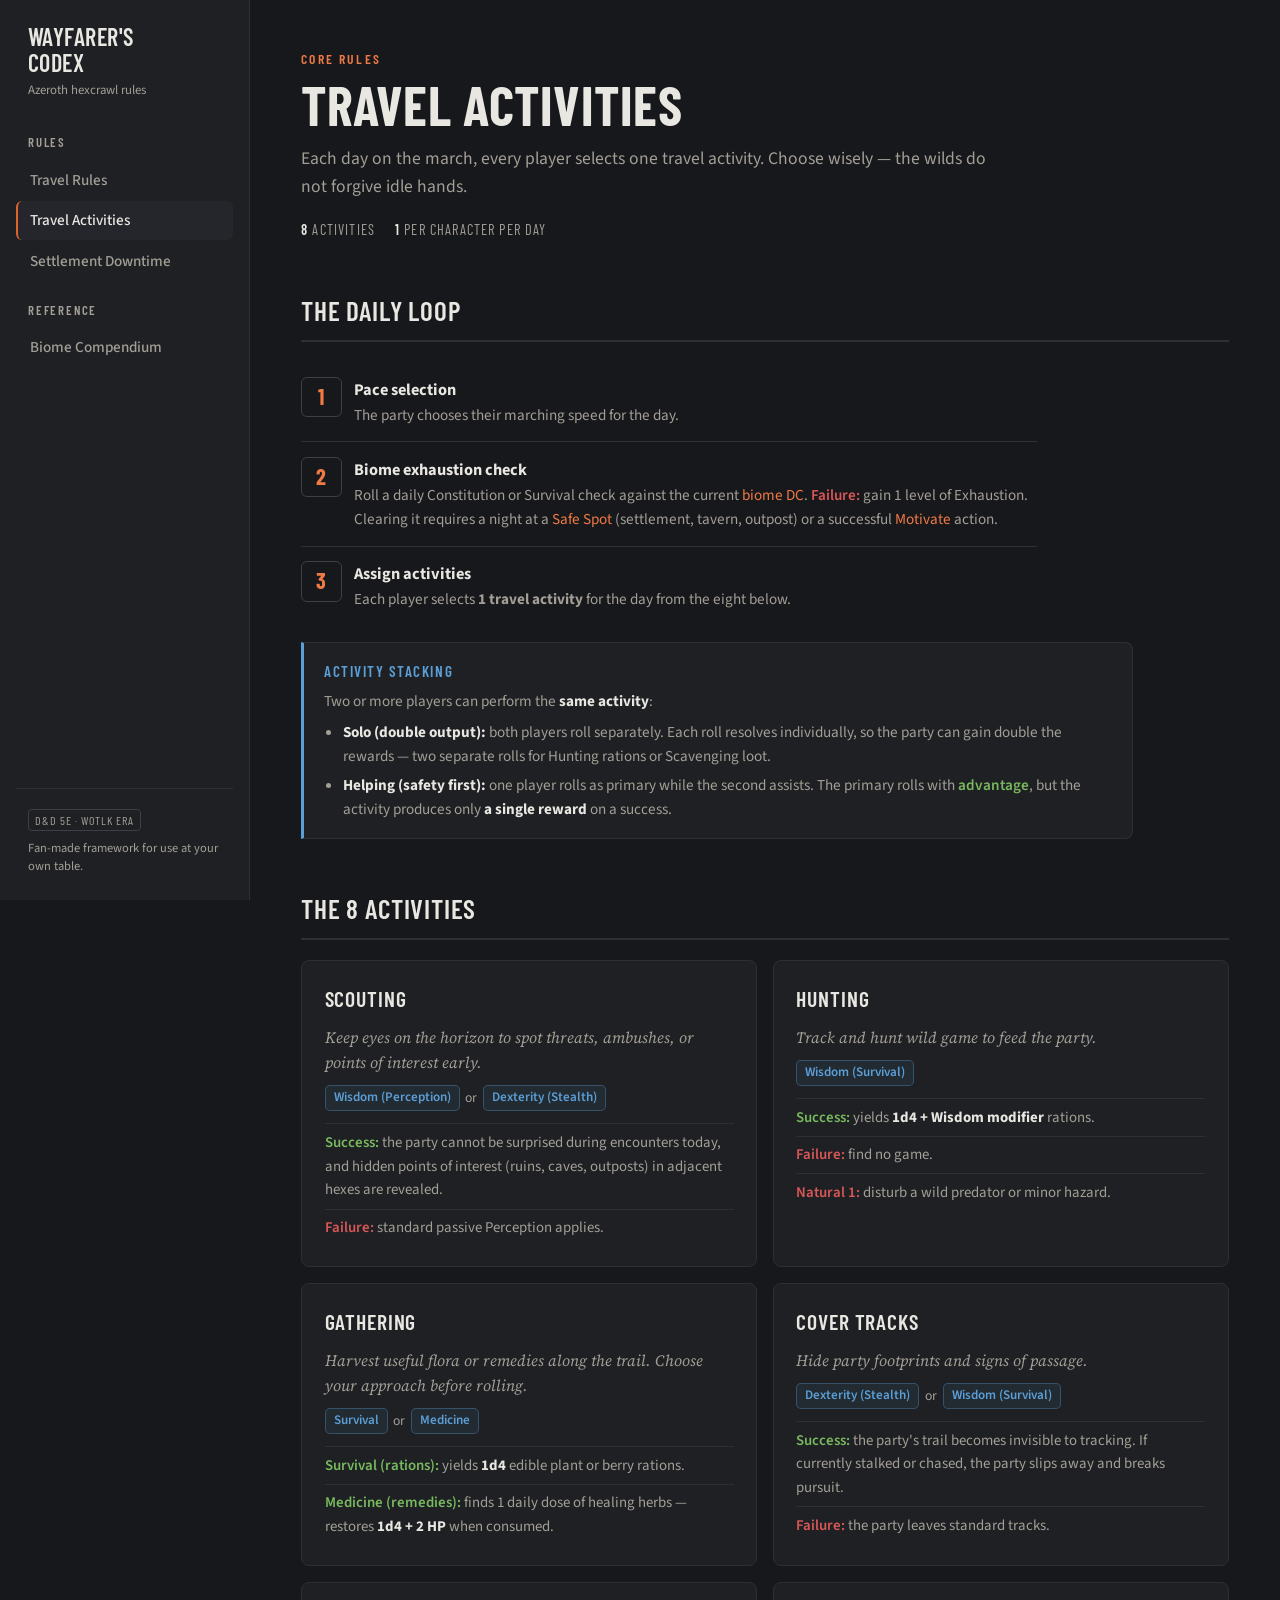
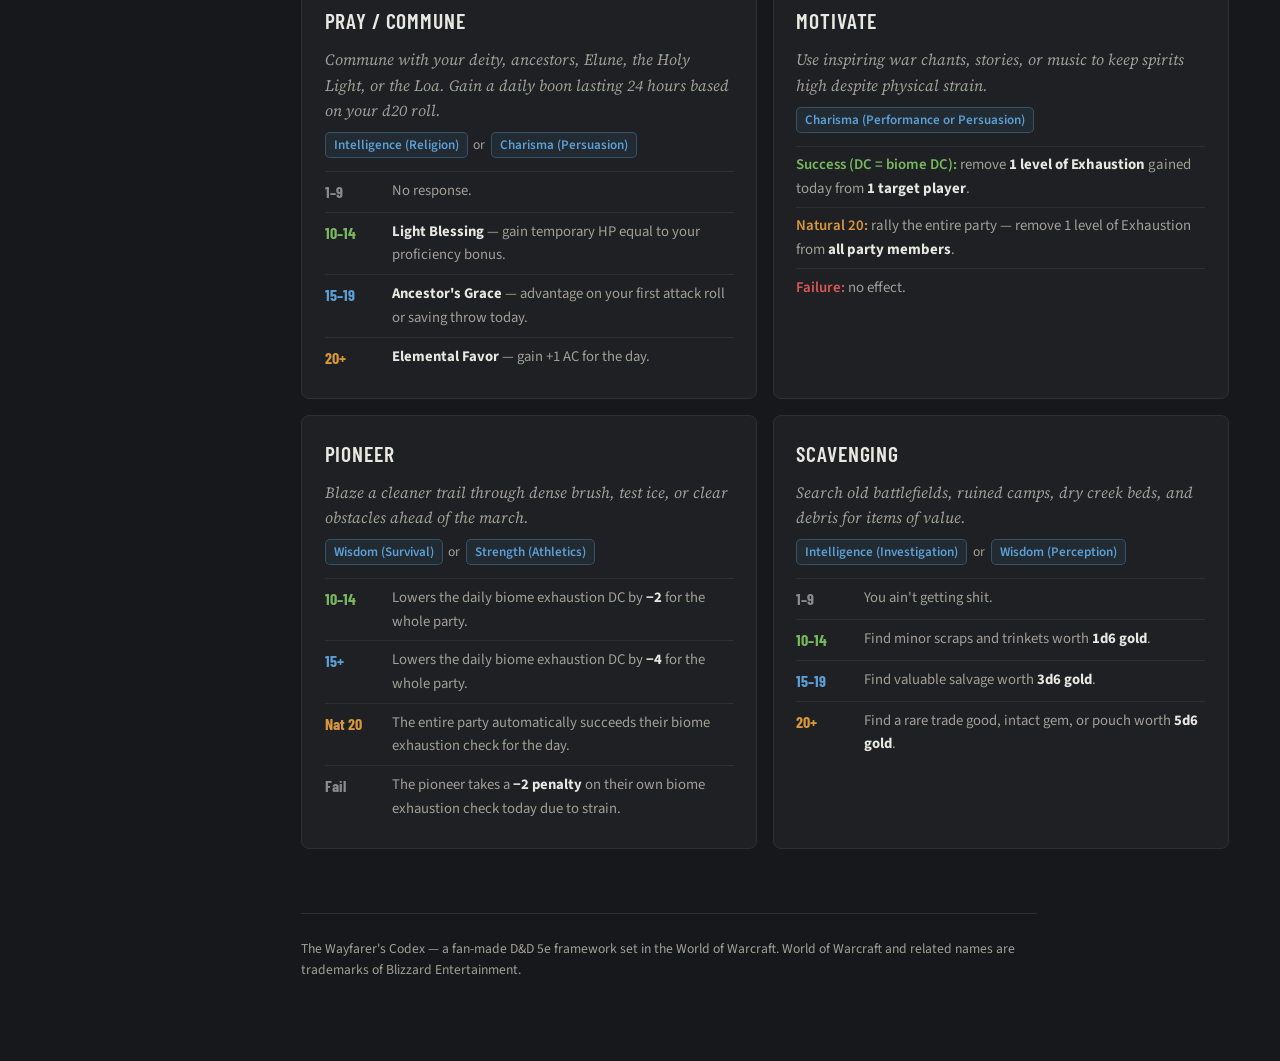
==== activities.html @ 63ff12c5 "The Wayfarer's Codex — Warcraft travel rules for D&D 5e Static reference site for a WoW-themed hexcr" ====
<!DOCTYPE html>
<html lang="en">
<head>
<meta charset="utf-8">
<meta name="viewport" content="width=device-width, initial-scale=1">
<title>Travel Activities — The Wayfarer's Codex</title>
<meta name="description" content="The 8 daily travel activities for the Warcraft D&D 5e hexcrawl — scouting, hunting, gathering, and more.">
<link rel="preconnect" href="https://fonts.googleapis.com">
<link rel="preconnect" href="https://fonts.gstatic.com" crossorigin>
<link href="https://fonts.googleapis.com/css2?family=Barlow+Condensed:wght@500;600;700&family=Source+Sans+3:ital,wght@0,400;0,600;1,400&family=Source+Serif+4:ital@0;1&display=swap" rel="stylesheet">
<link rel="stylesheet" href="css/style.css">
<link rel="icon" href="data:image/svg+xml,%3Csvg xmlns='http://www.w3.org/2000/svg' viewBox='0 0 32 32'%3E%3Cpolygon points='16,2 29,9.5 29,22.5 16,30 3,22.5 3,9.5' fill='%23e0622d'/%3E%3Ctext x='16' y='21' font-size='12' font-family='Arial' font-weight='bold' fill='%23fff' text-anchor='middle'%3E20%3C/text%3E%3C/svg%3E">
</head>
<body>
<div class="app">

  <aside class="sidebar">
    <a class="brand" href="index.html">
      <span class="brand-name">Wayfarer's<br>Codex</span>
      <span class="brand-sub">Azeroth hexcrawl rules</span>
    </a>
    <nav aria-label="Main">
      <span class="nav-label">Rules</span>
      <a href="index.html">Travel Rules</a>
      <a href="activities.html" aria-current="page">Travel Activities</a>
      <a href="settlements.html">Settlement Downtime</a>
      <span class="nav-label">Reference</span>
      <a href="biomes.html">Biome Compendium</a>
    </nav>
    <div class="sidebar-foot">
      <span class="tag">D&amp;D 5e · WotLK era</span><br>
      Fan-made framework for use at your own table.
    </div>
  </aside>

  <main class="content">

    <header class="page-head">
      <p class="kicker">Core rules</p>
      <h1>Travel Activities</h1>
      <p class="summary">Each day on the march, every player selects one travel activity.
        Choose wisely — the wilds do not forgive idle hands.</p>
      <div class="meta-stats">
        <span><strong>8</strong> activities</span>
        <span><strong>1</strong> per character per day</span>
      </div>
    </header>

    <section class="rule-section" aria-labelledby="loop-title">
      <h2 id="loop-title">The Daily Loop</h2>
      <ol class="steps">
        <li>
          <div>
            <strong class="step-name">Pace selection</strong>
            <p>The party chooses their marching speed for the day.</p>
          </div>
        </li>
        <li>
          <div>
            <strong class="step-name">Biome exhaustion check</strong>
            <p>Roll a daily Constitution or Survival check against the current <a href="biomes.html">biome DC</a>.
              <span class="label-failure">Failure:</span> gain 1 level of Exhaustion. Clearing it requires a night at a
              <a href="settlements.html">Safe Spot</a> (settlement, tavern, outpost) or a successful
              <a href="#motivate">Motivate</a> action.</p>
          </div>
        </li>
        <li>
          <div>
            <strong class="step-name">Assign activities</strong>
            <p>Each player selects <strong>1 travel activity</strong> for the day from the eight below.</p>
          </div>
        </li>
      </ol>

      <div class="callout info">
        <h4>Activity stacking</h4>
        <p>Two or more players can perform the <strong>same activity</strong>:</p>
        <ul>
          <li><strong>Solo (double output):</strong> both players roll separately. Each roll resolves
            individually, so the party can gain double the rewards — two separate rolls for Hunting
            rations or Scavenging loot.</li>
          <li><strong>Helping (safety first):</strong> one player rolls as primary while the second assists.
            The primary rolls with <span class="label-success">advantage</span>, but the activity produces
            only <strong>a single reward</strong> on a success.</li>
        </ul>
      </div>
    </section>

    <section class="rule-section" aria-labelledby="acts-title">
      <h2 id="acts-title">The 8 Activities</h2>

      <div class="activity-grid">

        <article class="activity card" id="scouting">
          <h3>Scouting</h3>
          <p class="goal">Keep eyes on the horizon to spot threats, ambushes, or points of interest early.</p>
          <p class="checks"><span class="badge skill">Wisdom (Perception)</span> or <span class="badge skill">Dexterity (Stealth)</span></p>
          <ul class="mech">
            <li><span class="label-success">Success:</span> the party cannot be surprised during encounters
              today, and hidden points of interest (ruins, caves, outposts) in adjacent hexes are revealed.</li>
            <li><span class="label-failure">Failure:</span> standard passive Perception applies.</li>
          </ul>
        </article>

        <article class="activity card" id="hunting">
          <h3>Hunting</h3>
          <p class="goal">Track and hunt wild game to feed the party.</p>
          <p class="checks"><span class="badge skill">Wisdom (Survival)</span></p>
          <ul class="mech">
            <li><span class="label-success">Success:</span> yields <strong>1d4 + Wisdom modifier</strong> rations.</li>
            <li><span class="label-failure">Failure:</span> find no game.</li>
            <li><span class="label-failure">Natural 1:</span> disturb a wild predator or minor hazard.</li>
          </ul>
        </article>

        <article class="activity card" id="gathering">
          <h3>Gathering</h3>
          <p class="goal">Harvest useful flora or remedies along the trail. Choose your approach before rolling.</p>
          <p class="checks"><span class="badge skill">Survival</span> or <span class="badge skill">Medicine</span></p>
          <ul class="mech">
            <li><span class="label-success">Survival (rations):</span> yields <strong>1d4</strong> edible plant or berry rations.</li>
            <li><span class="label-success">Medicine (remedies):</span> finds 1 daily dose of healing herbs —
              restores <strong>1d4 + 2 HP</strong> when consumed.</li>
          </ul>
        </article>

        <article class="activity card" id="cover-tracks">
          <h3>Cover Tracks</h3>
          <p class="goal">Hide party footprints and signs of passage.</p>
          <p class="checks"><span class="badge skill">Dexterity (Stealth)</span> or <span class="badge skill">Wisdom (Survival)</span></p>
          <ul class="mech">
            <li><span class="label-success">Success:</span> the party's trail becomes invisible to tracking.
              If currently stalked or chased, the party slips away and breaks pursuit.</li>
            <li><span class="label-failure">Failure:</span> the party leaves standard tracks.</li>
          </ul>
        </article>

        <article class="activity card" id="pray">
          <h3>Pray / Commune</h3>
          <p class="goal">Commune with your deity, ancestors, Elune, the Holy Light, or the Loa.
            Gain a daily boon lasting 24 hours based on your d20 roll.</p>
          <p class="checks"><span class="badge skill">Intelligence (Religion)</span> or <span class="badge skill">Charisma (Persuasion)</span></p>
          <table class="tier-table">
            <tbody>
              <tr class="t-poor"><td class="range">1–9</td><td>No response.</td></tr>
              <tr class="t-uncommon"><td class="range">10–14</td><td><strong>Light Blessing</strong> — gain temporary HP equal to your proficiency bonus.</td></tr>
              <tr class="t-rare"><td class="range">15–19</td><td><strong>Ancestor's Grace</strong> — advantage on your first attack roll or saving throw today.</td></tr>
              <tr class="t-legendary"><td class="range">20+</td><td><strong>Elemental Favor</strong> — gain +1 AC for the day.</td></tr>
            </tbody>
          </table>
        </article>

        <article class="activity card" id="motivate">
          <h3>Motivate</h3>
          <p class="goal">Use inspiring war chants, stories, or music to keep spirits high despite physical strain.</p>
          <p class="checks"><span class="badge skill">Charisma (Performance or Persuasion)</span></p>
          <ul class="mech">
            <li><span class="label-success">Success (DC = biome DC):</span> remove <strong>1 level of Exhaustion</strong>
              gained today from <strong>1 target player</strong>.</li>
            <li><span class="label-nat">Natural 20:</span> rally the entire party — remove 1 level of Exhaustion
              from <strong>all party members</strong>.</li>
            <li><span class="label-failure">Failure:</span> no effect.</li>
          </ul>
        </article>

        <article class="activity card" id="pioneer">
          <h3>Pioneer</h3>
          <p class="goal">Blaze a cleaner trail through dense brush, test ice, or clear obstacles ahead of the march.</p>
          <p class="checks"><span class="badge skill">Wisdom (Survival)</span> or <span class="badge skill">Strength (Athletics)</span></p>
          <table class="tier-table">
            <tbody>
              <tr class="t-uncommon"><td class="range">10–14</td><td>Lowers the daily biome exhaustion DC by <strong>−2</strong> for the whole party.</td></tr>
              <tr class="t-rare"><td class="range">15+</td><td>Lowers the daily biome exhaustion DC by <strong>−4</strong> for the whole party.</td></tr>
              <tr class="t-legendary"><td class="range">Nat 20</td><td>The entire party automatically succeeds their biome exhaustion check for the day.</td></tr>
              <tr class="t-poor"><td class="range">Fail</td><td>The pioneer takes a <strong>−2 penalty</strong> on their own biome exhaustion check today due to strain.</td></tr>
            </tbody>
          </table>
        </article>

        <article class="activity card" id="scavenging">
          <h3>Scavenging</h3>
          <p class="goal">Search old battlefields, ruined camps, dry creek beds, and debris for items of value.</p>
          <p class="checks"><span class="badge skill">Intelligence (Investigation)</span> or <span class="badge skill">Wisdom (Perception)</span></p>
          <table class="tier-table">
            <tbody>
              <tr class="t-poor"><td class="range">1–9</td><td>You ain't getting shit.</td></tr>
              <tr class="t-uncommon"><td class="range">10–14</td><td>Find minor scraps and trinkets worth <strong>1d6 gold</strong>.</td></tr>
              <tr class="t-rare"><td class="range">15–19</td><td>Find valuable salvage worth <strong>3d6 gold</strong>.</td></tr>
              <tr class="t-legendary"><td class="range">20+</td><td>Find a rare trade good, intact gem, or pouch worth <strong>5d6 gold</strong>.</td></tr>
            </tbody>
          </table>
        </article>

      </div>
    </section>

    <footer class="site-footer">
      The Wayfarer's Codex — a fan-made D&amp;D 5e framework set in the World of Warcraft.
      World of Warcraft and related names are trademarks of Blizzard Entertainment.
    </footer>

  </main>
</div>
</body>
</html>
---- css/style.css ----
/* ============================================================
   The Wayfarer's Codex — modern TTRPG reference design
   App shell: charcoal surfaces, ember accent, sidebar nav.
   Type: Barlow Condensed (display) · Source Sans 3 (body)
         Source Serif 4 (read-aloud / flavor only)
   ============================================================ */

:root {
  --bg: #17181c;
  --surface: #1e2024;
  --surface-2: #24262b;
  --border: #2d2f35;
  --border-strong: #3c3f47;
  --text: #e9e7e2;
  --text-2: #a39f96;
  --ink-dim: #a39f96;
  --accent: #e0622d;
  --accent-strong: #f07a45;
  --accent-soft: rgba(224, 98, 45, 0.12);
  --radius: 8px;
  --mild: #79b95e;
  --harsh: #d9973b;
  --deadly: #d95757;
  --rare: #5b9fd6;
  --epic: #a887d9;
  --poor: #8b8b8b;
  --font-display: "Barlow Condensed", "Arial Narrow", sans-serif;
  --font-body: "Source Sans 3", "Segoe UI", sans-serif;
  --font-serif: "Source Serif 4", Georgia, serif;
}

* { margin: 0; padding: 0; box-sizing: border-box; }

html { scroll-behavior: smooth; }
@media (prefers-reduced-motion: reduce) {
  html { scroll-behavior: auto; }
  *, *::before, *::after {
    animation-duration: 0.01ms !important;
    animation-iteration-count: 1 !important;
    transition-duration: 0.01ms !important;
  }
}

body {
  background: var(--bg);
  color: var(--text);
  font-family: var(--font-body);
  font-size: 1rem;
  line-height: 1.6;
  min-height: 100vh;
}

::selection { background: rgba(224, 98, 45, 0.35); }

a { color: var(--accent-strong); text-decoration: none; }
a:hover { text-decoration: underline; }

:focus-visible {
  outline: 2px solid var(--accent-strong);
  outline-offset: 2px;
  border-radius: 2px;
}

/* ============================================================
   App shell
   ============================================================ */

.app {
  display: grid;
  grid-template-columns: 250px minmax(0, 1fr);
  min-height: 100vh;
}

.sidebar {
  position: sticky;
  top: 0;
  height: 100vh;
  display: flex;
  flex-direction: column;
  border-right: 1px solid var(--border);
  background: var(--surface);
  padding: 1.5rem 1rem;
  overflow-y: auto;
}

.brand {
  display: block;
  padding: 0 0.75rem;
  margin-bottom: 2rem;
  color: var(--text);
}
.brand:hover { text-decoration: none; }
.brand .brand-name {
  font-family: var(--font-display);
  font-weight: 600;
  font-size: 1.5rem;
  letter-spacing: 0.02em;
  text-transform: uppercase;
  line-height: 1.1;
  display: block;
}
.brand .brand-sub {
  display: block;
  font-size: 0.8rem;
  color: var(--text-2);
  margin-top: 0.2rem;
}

.sidebar nav { display: flex; flex-direction: column; gap: 2px; flex: 1; }
.nav-label {
  font-family: var(--font-display);
  font-size: 0.8rem;
  font-weight: 600;
  letter-spacing: 0.14em;
  text-transform: uppercase;
  color: var(--text-2);
  padding: 0 0.75rem;
  margin: 1.1rem 0 0.35rem;
}
.nav-label:first-child { margin-top: 0; }
.sidebar nav a {
  color: var(--text-2);
  font-size: 0.95rem;
  font-weight: 500;
  padding: 0.45rem 0.75rem;
  border-radius: 6px;
  border-left: 2px solid transparent;
}
.sidebar nav a:hover {
  color: var(--text);
  background: var(--surface-2);
  text-decoration: none;
}
.sidebar nav a[aria-current="page"] {
  color: var(--text);
  background: var(--surface-2);
  border-left-color: var(--accent);
}

.sidebar-foot {
  font-size: 0.78rem;
  color: var(--text-2);
  padding: 1.25rem 0.75rem 0;
  border-top: 1px solid var(--border);
  margin-top: 1.25rem;
  line-height: 1.5;
}
.sidebar-foot .tag {
  display: inline-block;
  font-family: var(--font-display);
  font-size: 0.75rem;
  letter-spacing: 0.08em;
  text-transform: uppercase;
  color: var(--text-2);
  border: 1px solid var(--border-strong);
  border-radius: 4px;
  padding: 0.05rem 0.4rem;
  margin-bottom: 0.5rem;
}

main.content {
  padding: 3rem clamp(1.25rem, 4vw, 4rem) 5rem;
  max-width: 70rem;
}

@media (max-width: 900px) {
  .app { grid-template-columns: minmax(0, 1fr); }
  .sidebar {
    position: static;
    height: auto;
    flex-direction: column;
    padding: 1rem 1.25rem;
    border-right: none;
    border-bottom: 1px solid var(--border);
  }
  .brand { margin-bottom: 0.75rem; padding: 0; }
  .sidebar nav {
    flex-direction: row;
    flex-wrap: wrap;
    gap: 0.35rem;
    align-items: center;
  }
  .nav-label { display: none; }
  .sidebar nav a { border: 1px solid var(--border); border-left-width: 1px; }
  .sidebar nav a[aria-current="page"] {
    border-color: var(--accent);
    border-left-color: var(--accent);
  }
  .sidebar-foot { display: none; }
  main.content { padding-top: 2rem; }
}

/* ============================================================
   Page header & sections
   ============================================================ */

.page-head { margin-bottom: 2.5rem; }
.kicker {
  font-family: var(--font-display);
  font-weight: 600;
  font-size: 0.85rem;
  letter-spacing: 0.16em;
  text-transform: uppercase;
  color: var(--accent-strong);
  margin-bottom: 0.4rem;
}
.page-head h1 {
  font-family: var(--font-display);
  font-weight: 700;
  font-size: clamp(2.4rem, 5vw, 3.4rem);
  line-height: 1.05;
  letter-spacing: 0.01em;
  text-transform: uppercase;
}
.page-head .summary {
  font-size: 1.1rem;
  color: var(--text-2);
  max-width: 44rem;
  margin-top: 0.75rem;
}
.page-head .meta-stats {
  display: flex;
  flex-wrap: wrap;
  gap: 0.4rem 1.25rem;
  margin-top: 1rem;
  font-family: var(--font-display);
  font-size: 0.9rem;
  letter-spacing: 0.08em;
  text-transform: uppercase;
  color: var(--text-2);
}
.page-head .meta-stats strong { color: var(--text); font-weight: 600; }

section.rule-section { margin: 3rem 0; }
section.rule-section > h2 {
  font-family: var(--font-display);
  font-weight: 600;
  font-size: 1.7rem;
  letter-spacing: 0.03em;
  text-transform: uppercase;
  padding-bottom: 0.5rem;
  border-bottom: 2px solid var(--border);
  margin-bottom: 1.25rem;
}
section.rule-section > .section-note {
  color: var(--text-2);
  max-width: 44rem;
  margin: -0.5rem 0 1.25rem;
}

h3.sub-head {
  font-family: var(--font-display);
  font-weight: 600;
  font-size: 1.2rem;
  letter-spacing: 0.05em;
  text-transform: uppercase;
  color: var(--text);
  margin: 1.5rem 0 0.6rem;
}

/* ---------- Read-aloud (adventure-book flavor text) ---------- */

.read-aloud {
  font-family: var(--font-serif);
  font-style: italic;
  font-size: 1.08rem;
  line-height: 1.7;
  color: var(--text);
  background: var(--surface);
  border-left: 3px solid var(--accent);
  border-radius: 0 var(--radius) var(--radius) 0;
  padding: 1.25rem 1.5rem;
  max-width: 46rem;
}
.read-aloud p + p { margin-top: 0.75rem; }

/* ---------- Cards ---------- */

.card {
  background: var(--surface);
  border: 1px solid var(--border);
  border-radius: var(--radius);
  padding: 1.25rem 1.4rem;
}
.card:hover { border-color: var(--border-strong); }

.card-grid {
  display: grid;
  grid-template-columns: repeat(auto-fill, minmax(min(300px, 100%), 1fr));
  gap: 1rem;
  align-items: stretch;
}

/* ---------- Ordered procedure steps ---------- */

.steps { list-style: none; counter-reset: step; max-width: 46rem; }
.steps li {
  counter-increment: step;
  display: grid;
  grid-template-columns: 2.4rem 1fr;
  gap: 0.9rem;
  padding: 0.9rem 0;
  border-bottom: 1px solid var(--border);
}
.steps li:last-child { border-bottom: none; }
.steps li::before {
  content: counter(step);
  font-family: var(--font-display);
  font-weight: 700;
  font-size: 1.4rem;
  color: var(--accent-strong);
  border: 1px solid var(--border-strong);
  border-radius: 6px;
  width: 2.4rem;
  height: 2.4rem;
  display: flex;
  align-items: center;
  justify-content: center;
}
.steps li strong.step-name { display: block; color: var(--text); font-size: 1.02rem; }
.steps li p { color: var(--text-2); font-size: 0.95rem; }

/* ---------- Tables ---------- */

.table-scroll { overflow-x: auto; }
table.codex {
  width: 100%;
  border-collapse: collapse;
  font-size: 0.95rem;
  background: var(--surface);
  border: 1px solid var(--border);
  border-radius: var(--radius);
  overflow: hidden;
}
table.codex th {
  font-family: var(--font-display);
  font-weight: 600;
  font-size: 0.85rem;
  letter-spacing: 0.1em;
  text-transform: uppercase;
  text-align: left;
  color: var(--text-2);
  background: var(--surface-2);
  padding: 0.6rem 1rem;
  white-space: nowrap;
  border-bottom: 1px solid var(--border);
}
table.codex td {
  padding: 0.7rem 1rem;
  border-bottom: 1px solid var(--border);
  vertical-align: top;
}
table.codex tbody tr:last-child td { border-bottom: none; }
table.codex td.key { font-weight: 600; color: var(--text); white-space: nowrap; }

/* ---------- Chips, tags, stats ---------- */

.badge {
  display: inline-block;
  font-size: 0.82rem;
  font-weight: 600;
  padding: 0.08rem 0.5rem;
  border-radius: 5px;
  border: 1px solid var(--border-strong);
  color: var(--text-2);
  background: var(--surface-2);
  white-space: nowrap;
}
.badge.skill { color: var(--rare); border-color: rgba(91, 159, 214, 0.35); background: rgba(91, 159, 214, 0.08); }
.badge.gold { color: var(--harsh); border-color: rgba(217, 151, 59, 0.35); background: rgba(217, 151, 59, 0.08); }
.badge.mild { color: var(--mild); border-color: rgba(121, 185, 94, 0.35); background: rgba(121, 185, 94, 0.08); }
.badge.harsh { color: var(--harsh); border-color: rgba(217, 151, 59, 0.35); background: rgba(217, 151, 59, 0.08); }
.badge.deadly { color: var(--deadly); border-color: rgba(217, 87, 87, 0.35); background: rgba(217, 87, 87, 0.08); }

.dc-stat {
  font-family: var(--font-display);
  font-weight: 700;
  font-size: 1.05rem;
  letter-spacing: 0.03em;
  color: var(--text);
  white-space: nowrap;
}
.dc-stat .dc-label {
  font-size: 0.75rem;
  font-weight: 600;
  letter-spacing: 0.12em;
  color: var(--text-2);
  margin-right: 0.25rem;
}

.label-success { color: var(--mild); font-weight: 600; }
.label-failure { color: var(--deadly); font-weight: 600; }
.label-nat { color: var(--harsh); font-weight: 600; }

/* ---------- Admonitions ---------- */

.callout {
  border: 1px solid var(--border);
  border-left-width: 3px;
  border-radius: 0 var(--radius) var(--radius) 0;
  background: var(--surface);
  padding: 1rem 1.25rem;
  margin: 1rem 0;
  max-width: 52rem;
}
.callout h4 {
  font-family: var(--font-display);
  font-weight: 600;
  font-size: 0.95rem;
  letter-spacing: 0.1em;
  text-transform: uppercase;
  margin-bottom: 0.35rem;
}
.callout.danger { border-left-color: var(--deadly); }
.callout.danger h4 { color: var(--deadly); }
.callout.warning { border-left-color: var(--harsh); }
.callout.warning h4 { color: var(--harsh); }
.callout.info { border-left-color: var(--rare); }
.callout.info h4 { color: var(--rare); }
.callout p, .callout li { font-size: 0.95rem; color: var(--text-2); }
.callout strong, .callout em { color: var(--text); }
.callout ul { margin: 0.4rem 0 0 1.2rem; }
.callout li + li { margin-top: 0.3rem; }

/* ---------- Buttons ---------- */

.btn-wow {
  font-family: var(--font-display);
  font-weight: 600;
  font-size: 0.95rem;
  letter-spacing: 0.08em;
  text-transform: uppercase;
  color: #fff;
  background: var(--accent);
  border: none;
  border-radius: 6px;
  padding: 0.55rem 1.1rem;
  cursor: pointer;
  transition: background 0.15s ease;
}
.btn-wow:hover { background: var(--accent-strong); }
.btn-wow:active { transform: translateY(1px); }
.btn-wow:disabled { opacity: 0.6; cursor: default; }

/* ---------- GM checklist ---------- */

.checklist { list-style: none; max-width: 46rem; }
.checklist li {
  display: flex;
  align-items: flex-start;
  gap: 0.75rem;
  padding: 0.7rem 0;
  border-bottom: 1px solid var(--border);
}
.checklist li:last-child { border-bottom: none; }
.checklist input[type="checkbox"] {
  appearance: none;
  flex: none;
  width: 1.15rem;
  height: 1.15rem;
  margin-top: 0.2rem;
  border: 1.5px solid var(--border-strong);
  border-radius: 4px;
  background: var(--surface);
  cursor: pointer;
  display: grid;
  place-content: center;
}
.checklist input[type="checkbox"]::before {
  content: "";
  width: 0.6rem;
  height: 0.6rem;
  border-radius: 2px;
  background: var(--accent);
  transform: scale(0);
  transition: transform 0.1s ease;
}
.checklist input[type="checkbox"]:checked::before { transform: scale(1); }
.checklist input[type="checkbox"]:checked + span { color: var(--text-2); }
.checklist strong { color: var(--text); }
.checklist span em { color: var(--text-2); }

/* ============================================================
   Activities
   ============================================================ */

.activity-grid {
  display: grid;
  grid-template-columns: repeat(auto-fill, minmax(min(330px, 100%), 1fr));
  gap: 1rem;
  align-items: stretch;
}
.activity { display: flex; flex-direction: column; gap: 0.6rem; }
.activity h3 {
  font-family: var(--font-display);
  font-weight: 600;
  font-size: 1.35rem;
  letter-spacing: 0.04em;
  text-transform: uppercase;
}
.activity .goal {
  font-family: var(--font-serif);
  font-style: italic;
  color: var(--text-2);
  font-size: 0.98rem;
}
.activity .checks { display: flex; flex-wrap: wrap; gap: 0.35rem; align-items: center; font-size: 0.85rem; color: var(--text-2); }
.activity .mech { list-style: none; font-size: 0.93rem; margin-top: 0.2rem; }
.activity .mech li { padding: 0.4rem 0; border-top: 1px solid var(--border); color: var(--text-2); }
.activity .mech li strong { color: var(--text); }

/* roll-tier tables (rulebook style) */
.tier-table { width: 100%; border-collapse: collapse; font-size: 0.92rem; margin-top: 0.2rem; }
.tier-table td { padding: 0.45rem 0; border-top: 1px solid var(--border); vertical-align: top; color: var(--text-2); }
.tier-table td strong { color: var(--text); }
.tier-table td.range {
  font-family: var(--font-display);
  font-weight: 700;
  font-size: 1rem;
  white-space: nowrap;
  width: 4.2rem;
  padding-right: 0.75rem;
}
tr.t-poor td.range { color: var(--poor); }
tr.t-uncommon td.range { color: var(--mild); }
tr.t-rare td.range { color: var(--rare); }
tr.t-epic td.range { color: var(--epic); }
tr.t-legendary td.range { color: var(--harsh); }

/* ============================================================
   Settlements
   ============================================================ */

.settlement-grid {
  display: grid;
  grid-template-columns: repeat(auto-fill, minmax(min(400px, 100%), 1fr));
  gap: 1rem;
  align-items: stretch;
}
.settlement { display: flex; flex-direction: column; }
.settlement header {
  display: flex;
  align-items: center;
  gap: 0.6rem;
  margin-bottom: 0.15rem;
}
.settlement .loc-dot {
  flex: none;
  width: 0.7rem;
  height: 0.7rem;
  border-radius: 50%;
  background: var(--accent, var(--text-2));
}
.settlement h3 {
  font-family: var(--font-display);
  font-weight: 600;
  font-size: 1.35rem;
  letter-spacing: 0.04em;
  text-transform: uppercase;
}
.settlement .tagline {
  font-family: var(--font-serif);
  font-style: italic;
  color: var(--text-2);
  font-size: 0.95rem;
  margin-bottom: 0.5rem;
}
.settlement .mechanic-line {
  font-size: 0.88rem;
  color: var(--text-2);
  background: var(--surface-2);
  border: 1px solid var(--border);
  border-radius: 6px;
  padding: 0.4rem 0.7rem;
  margin-bottom: 0.5rem;
}
.settlement .mechanic-line strong { color: var(--text); }
.option { border-top: 1px solid var(--border); padding: 0.75rem 0 0.5rem; }
.option:first-of-type { border-top: none; }
.option .option-title {
  font-size: 1rem;
  font-weight: 600;
  color: var(--text);
  display: flex;
  align-items: baseline;
  justify-content: space-between;
  gap: 0.6rem;
  flex-wrap: wrap;
}
.option .cost {
  font-family: var(--font-display);
  font-weight: 600;
  font-size: 0.82rem;
  letter-spacing: 0.06em;
  text-transform: uppercase;
  color: var(--harsh);
  white-space: nowrap;
}
.option .check { margin: 0.35rem 0; display: flex; flex-wrap: wrap; gap: 0.35rem; align-items: center; font-size: 0.85rem; color: var(--text-2); }
.option .outcome { font-size: 0.93rem; color: var(--text-2); }
.option .outcome strong, .option .outcome em { color: var(--text); }
.stack-note { font-size: 0.85rem; color: var(--text-2); margin-top: 0.6rem; }

/* ---------- Definition rows (DC ladders, reputation) ---------- */

.def-rows { font-size: 0.93rem; }
.def-row {
  display: grid;
  grid-template-columns: 4rem 1fr;
  gap: 0.75rem;
  padding: 0.45rem 0;
  border-top: 1px solid var(--border);
  color: var(--text-2);
}
.def-row:first-child { border-top: none; }
.def-row strong { color: var(--text); }
.def-row .def-key {
  font-family: var(--font-display);
  font-weight: 700;
  font-size: 1rem;
  white-space: nowrap;
}
.def-row.mild .def-key { color: var(--mild); }
.def-row.harsh .def-key { color: var(--harsh); }
.def-row.deadly .def-key { color: var(--deadly); }
.def-row.rare .def-key { color: var(--rare); }
.def-row.epic .def-key { color: var(--epic); }
.def-row.neutral .def-key { color: var(--text-2); }

.primer-grid {
  display: grid;
  grid-template-columns: repeat(auto-fit, minmax(min(280px, 100%), 1fr));
  gap: 1rem;
  align-items: stretch;
}
.primer-grid h3 {
  font-family: var(--font-display);
  font-weight: 600;
  font-size: 1.1rem;
  letter-spacing: 0.06em;
  text-transform: uppercase;
  margin-bottom: 0.5rem;
}
.primer-grid p { font-size: 0.93rem; color: var(--text-2); }
.primer-grid p strong, .primer-grid li strong { color: var(--text); }
.primer-grid ol { margin-left: 1.2rem; font-size: 0.93rem; color: var(--text-2); }
.primer-grid li + li { margin-top: 0.35rem; }

/* ============================================================
   Biome compendium
   ============================================================ */

.filter-bar {
  display: flex;
  flex-wrap: wrap;
  gap: 0.6rem;
  align-items: center;
  margin: 0 0 0.75rem;
}
.filter-bar input[type="search"] {
  flex: 1 1 240px;
  font-family: var(--font-body);
  font-size: 0.95rem;
  color: var(--text);
  background: var(--surface);
  border: 1px solid var(--border);
  border-radius: 6px;
  padding: 0.55rem 0.9rem;
}
.filter-bar input[type="search"]::placeholder { color: var(--text-2); }
.filter-bar input[type="search"]:focus { border-color: var(--accent); outline: none; }

.chip-row { display: flex; flex-wrap: wrap; gap: 0.35rem; }
.chip {
  font-family: var(--font-display);
  font-weight: 600;
  font-size: 0.85rem;
  letter-spacing: 0.07em;
  text-transform: uppercase;
  color: var(--text-2);
  background: var(--surface);
  border: 1px solid var(--border);
  border-radius: 6px;
  padding: 0.35rem 0.75rem;
  cursor: pointer;
  transition: border-color 0.15s, color 0.15s, background 0.15s;
}
.chip:hover { border-color: var(--border-strong); color: var(--text); }
.chip[aria-pressed="true"] {
  border-color: var(--accent);
  color: var(--text);
  background: var(--accent-soft);
}
.chip.mild[aria-pressed="true"] { border-color: var(--mild); background: rgba(121, 185, 94, 0.1); }
.chip.harsh[aria-pressed="true"] { border-color: var(--harsh); background: rgba(217, 151, 59, 0.1); }
.chip.deadly[aria-pressed="true"] { border-color: var(--deadly); background: rgba(217, 87, 87, 0.1); }

.result-count {
  font-size: 0.88rem;
  color: var(--text-2);
  margin: 0.4rem 0 1.25rem;
}

.zone-grid {
  display: grid;
  grid-template-columns: repeat(auto-fill, minmax(min(340px, 100%), 1fr));
  gap: 1rem;
  align-items: start;
}

details.zone {
  background: var(--surface);
  border: 1px solid var(--border);
  border-left-width: 3px;
  border-radius: var(--radius);
  overflow: hidden;
}
details.zone.mild { border-left-color: var(--mild); }
details.zone.harsh { border-left-color: var(--harsh); }
details.zone.deadly { border-left-color: var(--deadly); }
details.zone:hover { border-top-color: var(--border-strong); border-right-color: var(--border-strong); border-bottom-color: var(--border-strong); }

details.zone > summary {
  list-style: none;
  cursor: pointer;
  padding: 1.05rem 1.25rem;
  position: relative;
}
details.zone > summary::-webkit-details-marker { display: none; }
details.zone > summary::after {
  content: "";
  position: absolute;
  right: 1.15rem;
  top: 1.35rem;
  width: 0.55rem;
  height: 0.55rem;
  border-right: 2px solid var(--text-2);
  border-bottom: 2px solid var(--text-2);
  transform: rotate(45deg);
  transition: transform 0.15s;
}
details.zone[open] > summary::after { transform: rotate(225deg); top: 1.55rem; }

.zone-head-row {
  display: flex;
  align-items: baseline;
  justify-content: space-between;
  gap: 0.75rem;
  padding-right: 1.4rem;
}
.zone h3 {
  font-family: var(--font-display);
  font-weight: 600;
  font-size: 1.3rem;
  letter-spacing: 0.03em;
  text-transform: uppercase;
  color: var(--text);
}
.zone .dc-plaque {
  font-family: var(--font-display);
  font-weight: 700;
  font-size: 0.95rem;
  letter-spacing: 0.04em;
  color: var(--text);
  background: var(--surface-2);
  border: 1px solid var(--border-strong);
  border-radius: 5px;
  padding: 0.05rem 0.5rem;
  white-space: nowrap;
}
.zone .tagline {
  font-family: var(--font-serif);
  font-style: italic;
  color: var(--text-2);
  font-size: 0.93rem;
  margin-top: 0.15rem;
}
.zone .meta-row {
  display: flex;
  flex-wrap: wrap;
  gap: 0.4rem;
  align-items: center;
  margin-top: 0.6rem;
}
.zone .meta-row .badge { white-space: normal; }
.zone .meta-row .continent {
  font-family: var(--font-display);
  font-weight: 600;
  font-size: 0.8rem;
  letter-spacing: 0.1em;
  text-transform: uppercase;
  color: var(--text-2);
}

.zone-body {
  border-top: 1px solid var(--border);
  padding: 1.1rem 1.25rem 1.25rem;
}
.zone-body h4 {
  font-family: var(--font-display);
  font-weight: 600;
  font-size: 0.85rem;
  letter-spacing: 0.12em;
  text-transform: uppercase;
  color: var(--text-2);
  margin: 1.1rem 0 0.45rem;
}
.zone-body h4:first-child { margin-top: 0; }
.zone-body .callout { padding: 0.75rem 1rem; margin: 0 0 0.75rem; }
.subfeatures { list-style: none; font-size: 0.92rem; }
.subfeatures li { padding: 0.35rem 0; border-top: 1px solid var(--border); color: var(--text-2); }
.subfeatures li:first-child { border-top: none; }
.subfeatures .sub-name { color: var(--text); font-weight: 600; font-style: normal; }

.weather-table { font-size: 0.9rem; border: none; background: transparent; }
.weather-table th { background: transparent; padding-left: 0; }
.weather-table td { padding-left: 0; color: var(--text-2); }
.weather-table td:first-child {
  font-family: var(--font-display);
  font-weight: 700;
  font-size: 1rem;
  color: var(--text);
  white-space: nowrap;
  width: 3rem;
}
.weather-table .w-name { color: var(--text); font-weight: 600; }
.weather-table .w-mod { font-weight: 600; white-space: nowrap; }
.weather-table tr.rolled { background: var(--accent-soft); box-shadow: inset 3px 0 0 var(--accent); }
.weather-table tr.rolled td { color: var(--text); }

.roll-row {
  display: flex;
  align-items: center;
  gap: 0.9rem;
  margin-top: 1rem;
  flex-wrap: wrap;
}
.die {
  font-family: var(--font-display);
  font-weight: 700;
  font-size: 1.35rem;
  color: var(--text);
  width: 2.5rem;
  height: 2.5rem;
  display: none;
  align-items: center;
  justify-content: center;
  border: 1px solid var(--border-strong);
  border-radius: 8px;
  background: var(--surface-2);
}
.die.visible { display: flex; }
@media (prefers-reduced-motion: no-preference) {
  .die.rolling { animation: shake 0.12s linear infinite; }
  @keyframes shake {
    0% { transform: rotate(-5deg); }
    50% { transform: rotate(5deg); }
    100% { transform: rotate(-5deg); }
  }
}
.roll-result { font-size: 0.95rem; color: var(--text-2); }
.roll-result strong { color: var(--text); }
.roll-result .dc-final { color: var(--accent-strong); font-weight: 700; }

/* ---------- Gateway link cards ---------- */

.gateway-grid {
  display: grid;
  grid-template-columns: repeat(auto-fit, minmax(min(240px, 100%), 1fr));
  gap: 1rem;
}
a.gateway {
  display: block;
  color: inherit;
  transition: border-color 0.15s;
}
a.gateway:hover { text-decoration: none; border-color: var(--accent); }
a.gateway h3 {
  font-family: var(--font-display);
  font-weight: 600;
  font-size: 1.25rem;
  letter-spacing: 0.04em;
  text-transform: uppercase;
  color: var(--text);
  margin-bottom: 0.25rem;
}
a.gateway p { font-size: 0.92rem; color: var(--text-2); }
a.gateway .count {
  display: block;
  margin-top: 0.7rem;
  font-family: var(--font-display);
  font-weight: 600;
  font-size: 0.82rem;
  letter-spacing: 0.1em;
  text-transform: uppercase;
  color: var(--accent-strong);
}

/* ---------- Footer ---------- */

footer.site-footer {
  margin-top: 4rem;
  padding-top: 1.5rem;
  border-top: 1px solid var(--border);
  font-size: 0.85rem;
  color: var(--text-2);
  max-width: 46rem;
}
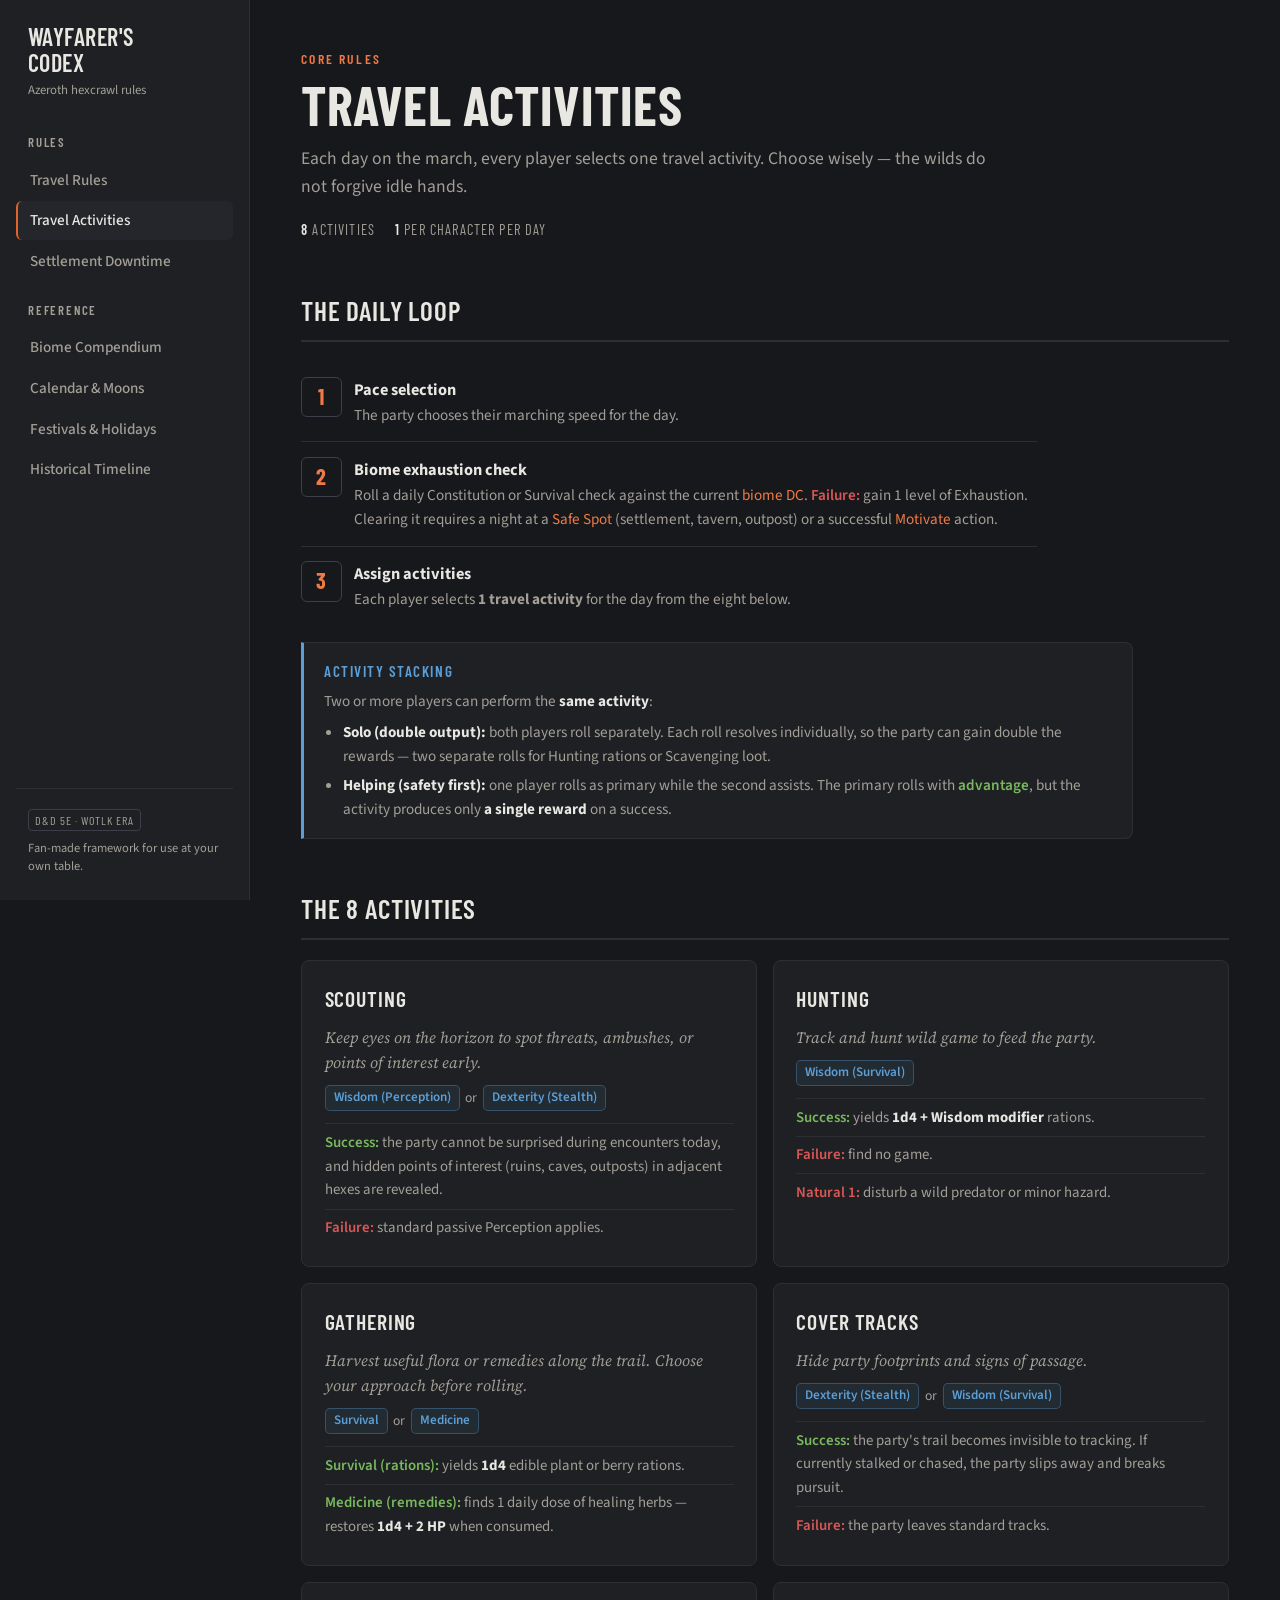
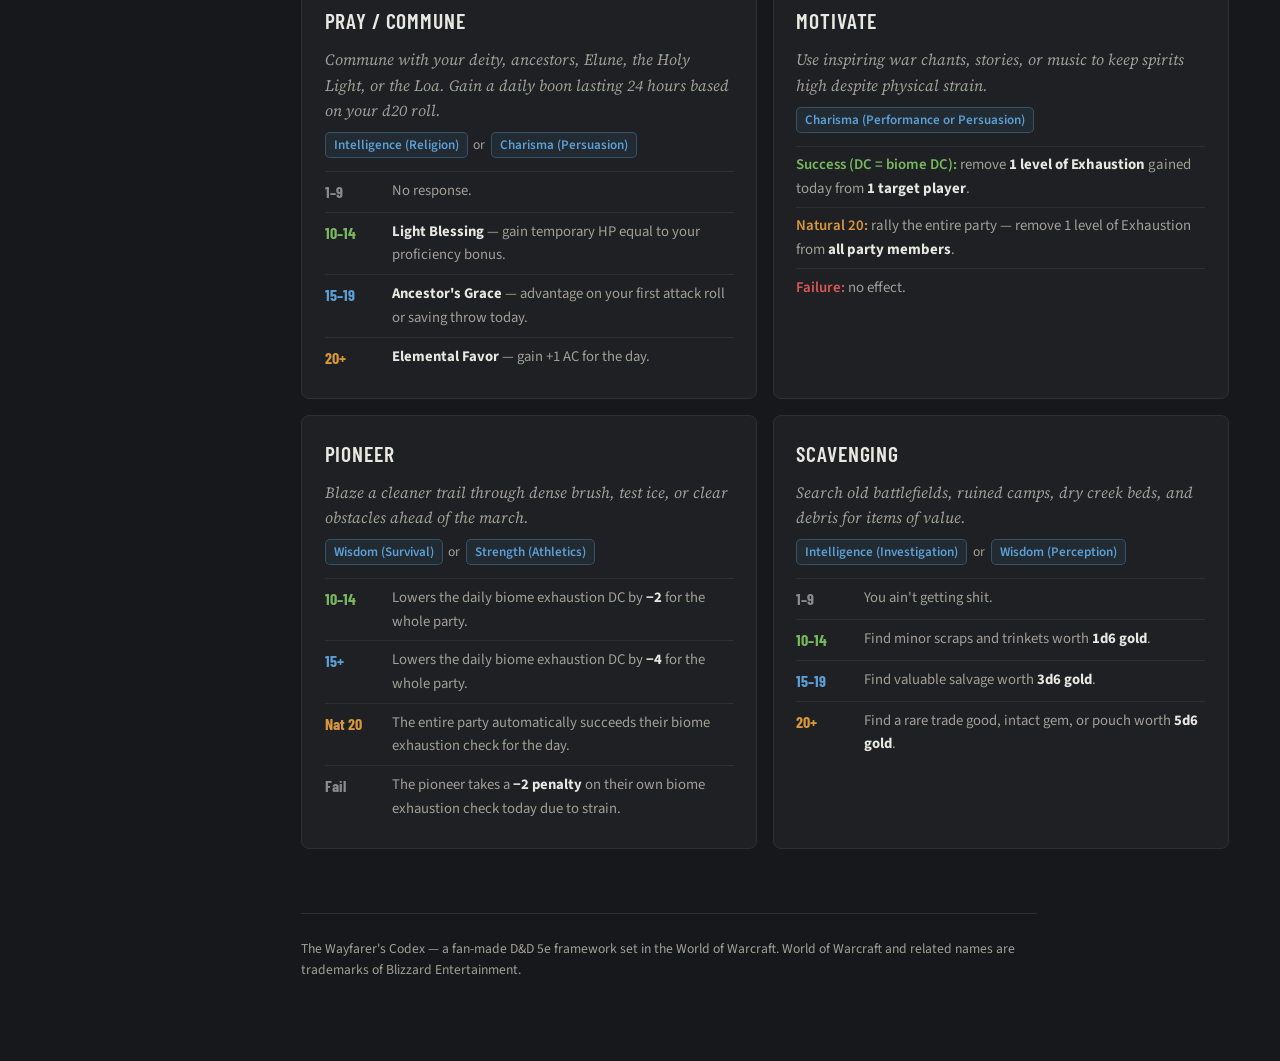
==== commit 2d3030e5: "Add calendar, holidays, and historical timeline pages Brings the campaign's Calendar Timeline.md int" ====
--- a/activities.html
+++ b/activities.html
@@ -26,6 +26,9 @@
       <a href="settlements.html">Settlement Downtime</a>
       <span class="nav-label">Reference</span>
       <a href="biomes.html">Biome Compendium</a>
+      <a href="calendar.html">Calendar &amp; Moons</a>
+      <a href="holidays.html">Festivals &amp; Holidays</a>
+      <a href="timeline.html">Historical Timeline</a>
     </nav>
     <div class="sidebar-foot">
       <span class="tag">D&amp;D 5e · WotLK era</span><br>
--- a/css/style.css
+++ b/css/style.css
@@ -862,6 +862,261 @@
 .roll-result strong { color: var(--text); }
 .roll-result .dc-final { color: var(--accent-strong); font-weight: 700; }
 
+/* ============================================================
+   Calendar & moons
+   ============================================================ */
+
+.month-table td.month-idx,
+.week-table td.day-idx {
+  font-family: var(--font-display);
+  font-weight: 700;
+  font-size: 1rem;
+  color: var(--accent-strong);
+  width: 3rem;
+  white-space: nowrap;
+}
+.month-table td.days {
+  font-family: var(--font-display);
+  font-weight: 700;
+  font-size: 1rem;
+  color: var(--text);
+  white-space: nowrap;
+}
+.month-table td.range,
+.week-table td.assoc { color: var(--text-2); white-space: nowrap; }
+
+.moon-grid {
+  display: grid;
+  grid-template-columns: repeat(auto-fit, minmax(min(340px, 100%), 1fr));
+  gap: 1rem;
+  align-items: start;
+}
+.moon-card header {
+  display: flex;
+  align-items: baseline;
+  justify-content: space-between;
+  gap: 0.6rem;
+  flex-wrap: wrap;
+  margin-bottom: 0.15rem;
+}
+.moon-card h3 {
+  font-family: var(--font-display);
+  font-weight: 600;
+  font-size: 1.35rem;
+  letter-spacing: 0.04em;
+  text-transform: uppercase;
+}
+.moon-card .period {
+  font-family: var(--font-display);
+  font-weight: 700;
+  font-size: 0.85rem;
+  letter-spacing: 0.06em;
+  text-transform: uppercase;
+  color: var(--text-2);
+  border: 1px solid var(--border-strong);
+  border-radius: 5px;
+  padding: 0.05rem 0.45rem;
+  white-space: nowrap;
+}
+.moon-card .tagline {
+  font-family: var(--font-serif);
+  font-style: italic;
+  color: var(--text-2);
+  font-size: 0.95rem;
+  margin-bottom: 0.6rem;
+}
+.moon-card.blue h3 { color: var(--rare); }
+
+.phase-table { width: 100%; border-collapse: collapse; font-size: 0.92rem; }
+.phase-table td {
+  padding: 0.5rem 0;
+  border-top: 1px solid var(--border);
+  vertical-align: top;
+  color: var(--text-2);
+}
+.phase-table tr:first-child td { border-top: none; }
+.phase-table td.glyph { width: 1.9rem; padding-right: 0.6rem; line-height: 0; }
+.phase-table td.glyph svg { display: block; }
+.phase-table td.days {
+  font-family: var(--font-display);
+  font-weight: 700;
+  font-size: 0.95rem;
+  color: var(--text);
+  white-space: nowrap;
+  width: 4.5rem;
+  padding-right: 0.6rem;
+}
+.phase-table .phase-name { display: block; color: var(--text); font-weight: 600; }
+.phase-table .badge { margin-top: 0.25rem; }
+
+.syzygy-row {
+  display: grid;
+  grid-template-columns: repeat(auto-fit, minmax(min(230px, 100%), 1fr));
+  gap: 1rem;
+  margin-bottom: 1rem;
+}
+.syzygy-day .day-num {
+  font-family: var(--font-display);
+  font-weight: 700;
+  font-size: 2.2rem;
+  line-height: 1;
+  color: var(--accent-strong);
+  display: block;
+}
+.syzygy-day .day-where { display: block; color: var(--text); font-weight: 600; margin-top: 0.3rem; }
+.syzygy-day .day-note { display: block; color: var(--text-2); font-size: 0.9rem; }
+
+/* ============================================================
+   Holidays
+   ============================================================ */
+
+.holiday-grid {
+  display: grid;
+  grid-template-columns: repeat(auto-fill, minmax(min(360px, 100%), 1fr));
+  gap: 1rem;
+  align-items: start;
+}
+.holiday { display: flex; flex-direction: column; }
+.holiday h3 {
+  font-family: var(--font-display);
+  font-weight: 600;
+  font-size: 1.3rem;
+  letter-spacing: 0.04em;
+  text-transform: uppercase;
+  color: var(--text);
+}
+.holiday .when {
+  font-family: var(--font-display);
+  font-weight: 600;
+  font-size: 0.85rem;
+  letter-spacing: 0.08em;
+  text-transform: uppercase;
+  color: var(--accent-strong);
+  margin: 0.15rem 0 0.6rem;
+}
+.holiday .when .dur {
+  color: var(--text-2);
+  border-left: 1px solid var(--border-strong);
+  margin-left: 0.5rem;
+  padding-left: 0.5rem;
+}
+.holiday .who { display: flex; flex-wrap: wrap; gap: 0.3rem; margin-bottom: 0.65rem; }
+.holiday .impact {
+  font-size: 0.93rem;
+  color: var(--text-2);
+  border-top: 1px solid var(--border);
+  padding-top: 0.65rem;
+}
+.holiday .impact strong { color: var(--text); }
+
+/* ============================================================
+   Historical timeline
+   ============================================================ */
+
+#era-jump { margin-bottom: 1.5rem; }
+a.chip { color: var(--text-2); text-decoration: none; }
+a.chip:hover { color: var(--text); text-decoration: none; }
+
+.era { margin: 2.25rem 0; }
+.era > header {
+  display: flex;
+  align-items: baseline;
+  justify-content: space-between;
+  gap: 0.75rem;
+  flex-wrap: wrap;
+  padding-bottom: 0.45rem;
+  border-bottom: 2px solid var(--border);
+  margin-bottom: 0.35rem;
+}
+.era h2 {
+  font-family: var(--font-display);
+  font-weight: 600;
+  font-size: 1.5rem;
+  letter-spacing: 0.03em;
+  text-transform: uppercase;
+}
+.era .era-span {
+  font-family: var(--font-display);
+  font-weight: 700;
+  font-size: 0.9rem;
+  letter-spacing: 0.08em;
+  color: var(--accent-strong);
+  white-space: nowrap;
+}
+
+.timeline { list-style: none; }
+.timeline > li {
+  display: grid;
+  grid-template-columns: 6.5rem 1fr;
+  gap: 1.1rem;
+  padding: 0.95rem 0;
+}
+.timeline > li + li { border-top: 1px solid var(--border); }
+.tl-when { text-align: right; padding-top: 0.1rem; }
+.tl-year {
+  display: block;
+  font-family: var(--font-display);
+  font-weight: 700;
+  font-size: 1.15rem;
+  letter-spacing: 0.02em;
+  color: var(--text);
+  white-space: nowrap;
+}
+.tl-date { display: block; font-size: 0.82rem; color: var(--text-2); }
+.tl-body { position: relative; padding-left: 1.35rem; border-left: 1px solid var(--border-strong); }
+.tl-body::before {
+  content: "";
+  position: absolute;
+  left: -0.3rem;
+  top: 0.45rem;
+  width: 0.55rem;
+  height: 0.55rem;
+  border-radius: 50%;
+  background: var(--bg);
+  border: 1.5px solid var(--border-strong);
+}
+.timeline > li.main .tl-body::before { background: var(--accent); border-color: var(--accent); }
+.tl-body h3 {
+  font-family: var(--font-display);
+  font-weight: 600;
+  font-size: 1.15rem;
+  letter-spacing: 0.02em;
+  color: var(--text);
+  line-height: 1.25;
+}
+.timeline > li.main .tl-body h3 { color: var(--text); }
+.timeline > li.pre .tl-body h3 { color: var(--text-2); }
+.tl-kind {
+  font-family: var(--font-display);
+  font-weight: 600;
+  font-size: 0.72rem;
+  letter-spacing: 0.14em;
+  text-transform: uppercase;
+  color: var(--text-2);
+  display: block;
+  margin-bottom: 0.1rem;
+}
+.timeline > li.main .tl-kind { color: var(--accent-strong); }
+.tl-body p { font-size: 0.95rem; color: var(--text-2); margin-top: 0.25rem; }
+.tl-body p em { color: var(--text); font-style: italic; }
+
+@media (max-width: 560px) {
+  .timeline > li { grid-template-columns: minmax(0, 1fr); gap: 0.35rem; }
+  .tl-when { text-align: left; }
+  .tl-year { display: inline; }
+  .tl-date { display: inline; margin-left: 0.5rem; }
+}
+
+.era-start-table td.era-name { font-weight: 600; color: var(--text); }
+.era-start-table td.era-date { color: var(--text-2); white-space: nowrap; }
+.era-start-table td.era-year {
+  font-family: var(--font-display);
+  font-weight: 700;
+  font-size: 1rem;
+  color: var(--accent-strong);
+  white-space: nowrap;
+}
+
 /* ---------- Gateway link cards ---------- */
 
 .gateway-grid {
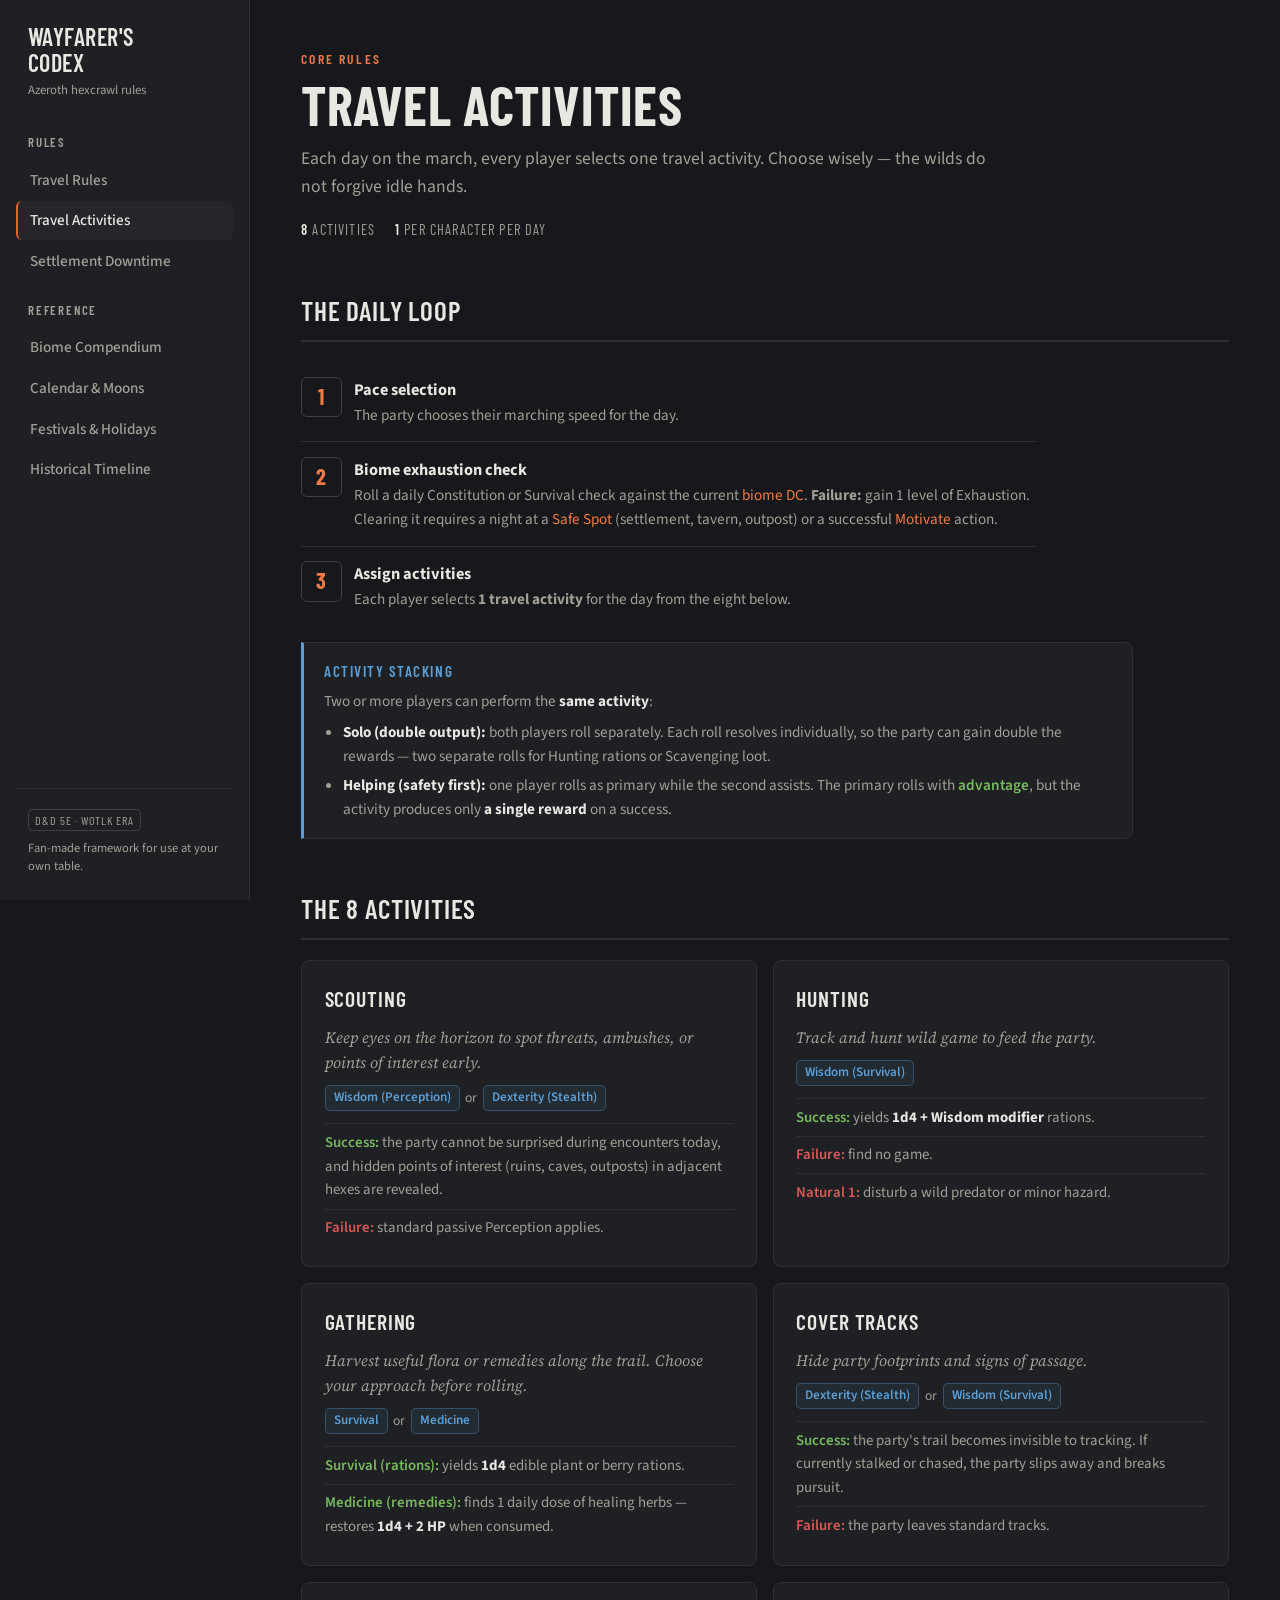
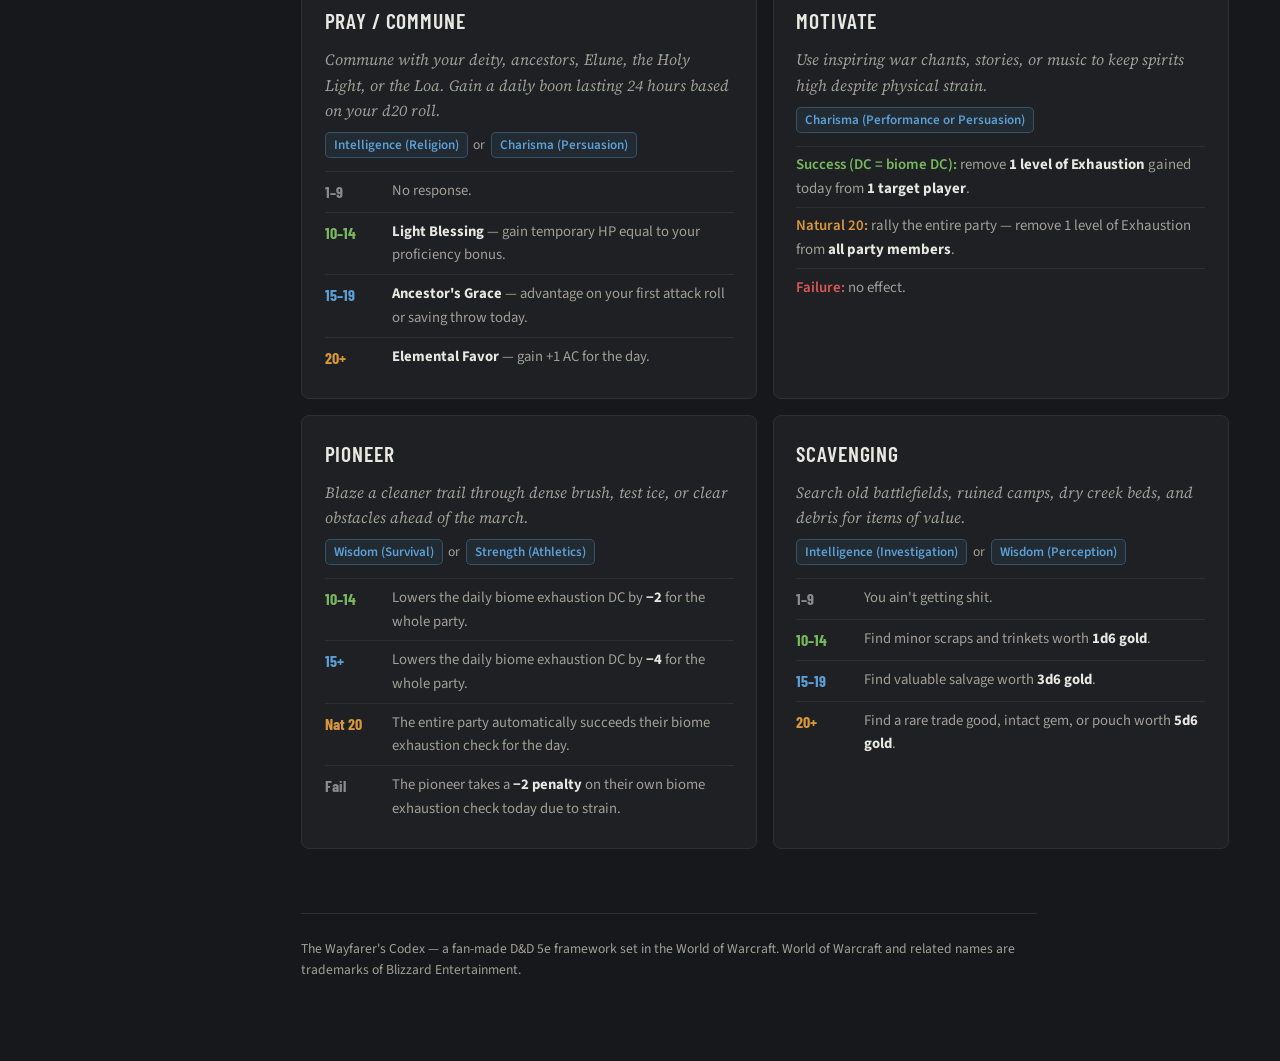
==== commit 54452da7: "Move activities content into content/activities.yml Adds ++green++/--red--/!!amber!! label conventio" ====
--- a/activities.html
+++ b/activities.html
@@ -12,197 +12,19 @@
 <link rel="icon" href="data:image/svg+xml,%3Csvg xmlns='http://www.w3.org/2000/svg' viewBox='0 0 32 32'%3E%3Cpolygon points='16,2 29,9.5 29,22.5 16,30 3,22.5 3,9.5' fill='%23e0622d'/%3E%3Ctext x='16' y='21' font-size='12' font-family='Arial' font-weight='bold' fill='%23fff' text-anchor='middle'%3E20%3C/text%3E%3C/svg%3E">
 </head>
 <body>
+<!-- Content lives in content/activities.yml — see docs/editing.md -->
 <div class="app">
-
-  <aside class="sidebar">
-    <a class="brand" href="index.html">
-      <span class="brand-name">Wayfarer's<br>Codex</span>
-      <span class="brand-sub">Azeroth hexcrawl rules</span>
-    </a>
-    <nav aria-label="Main">
-      <span class="nav-label">Rules</span>
-      <a href="index.html">Travel Rules</a>
-      <a href="activities.html" aria-current="page">Travel Activities</a>
-      <a href="settlements.html">Settlement Downtime</a>
-      <span class="nav-label">Reference</span>
-      <a href="biomes.html">Biome Compendium</a>
-      <a href="calendar.html">Calendar &amp; Moons</a>
-      <a href="holidays.html">Festivals &amp; Holidays</a>
-      <a href="timeline.html">Historical Timeline</a>
-    </nav>
-    <div class="sidebar-foot">
-      <span class="tag">D&amp;D 5e · WotLK era</span><br>
-      Fan-made framework for use at your own table.
-    </div>
-  </aside>
-
+  <aside class="sidebar"></aside>
   <main class="content">
-
-    <header class="page-head">
-      <p class="kicker">Core rules</p>
-      <h1>Travel Activities</h1>
-      <p class="summary">Each day on the march, every player selects one travel activity.
-        Choose wisely — the wilds do not forgive idle hands.</p>
-      <div class="meta-stats">
-        <span><strong>8</strong> activities</span>
-        <span><strong>1</strong> per character per day</span>
-      </div>
-    </header>
-
-    <section class="rule-section" aria-labelledby="loop-title">
-      <h2 id="loop-title">The Daily Loop</h2>
-      <ol class="steps">
-        <li>
-          <div>
-            <strong class="step-name">Pace selection</strong>
-            <p>The party chooses their marching speed for the day.</p>
-          </div>
-        </li>
-        <li>
-          <div>
-            <strong class="step-name">Biome exhaustion check</strong>
-            <p>Roll a daily Constitution or Survival check against the current <a href="biomes.html">biome DC</a>.
-              <span class="label-failure">Failure:</span> gain 1 level of Exhaustion. Clearing it requires a night at a
-              <a href="settlements.html">Safe Spot</a> (settlement, tavern, outpost) or a successful
-              <a href="#motivate">Motivate</a> action.</p>
-          </div>
-        </li>
-        <li>
-          <div>
-            <strong class="step-name">Assign activities</strong>
-            <p>Each player selects <strong>1 travel activity</strong> for the day from the eight below.</p>
-          </div>
-        </li>
-      </ol>
-
-      <div class="callout info">
-        <h4>Activity stacking</h4>
-        <p>Two or more players can perform the <strong>same activity</strong>:</p>
-        <ul>
-          <li><strong>Solo (double output):</strong> both players roll separately. Each roll resolves
-            individually, so the party can gain double the rewards — two separate rolls for Hunting
-            rations or Scavenging loot.</li>
-          <li><strong>Helping (safety first):</strong> one player rolls as primary while the second assists.
-            The primary rolls with <span class="label-success">advantage</span>, but the activity produces
-            only <strong>a single reward</strong> on a success.</li>
-        </ul>
-      </div>
-    </section>
-
-    <section class="rule-section" aria-labelledby="acts-title">
-      <h2 id="acts-title">The 8 Activities</h2>
-
-      <div class="activity-grid">
-
-        <article class="activity card" id="scouting">
-          <h3>Scouting</h3>
-          <p class="goal">Keep eyes on the horizon to spot threats, ambushes, or points of interest early.</p>
-          <p class="checks"><span class="badge skill">Wisdom (Perception)</span> or <span class="badge skill">Dexterity (Stealth)</span></p>
-          <ul class="mech">
-            <li><span class="label-success">Success:</span> the party cannot be surprised during encounters
-              today, and hidden points of interest (ruins, caves, outposts) in adjacent hexes are revealed.</li>
-            <li><span class="label-failure">Failure:</span> standard passive Perception applies.</li>
-          </ul>
-        </article>
-
-        <article class="activity card" id="hunting">
-          <h3>Hunting</h3>
-          <p class="goal">Track and hunt wild game to feed the party.</p>
-          <p class="checks"><span class="badge skill">Wisdom (Survival)</span></p>
-          <ul class="mech">
-            <li><span class="label-success">Success:</span> yields <strong>1d4 + Wisdom modifier</strong> rations.</li>
-            <li><span class="label-failure">Failure:</span> find no game.</li>
-            <li><span class="label-failure">Natural 1:</span> disturb a wild predator or minor hazard.</li>
-          </ul>
-        </article>
-
-        <article class="activity card" id="gathering">
-          <h3>Gathering</h3>
-          <p class="goal">Harvest useful flora or remedies along the trail. Choose your approach before rolling.</p>
-          <p class="checks"><span class="badge skill">Survival</span> or <span class="badge skill">Medicine</span></p>
-          <ul class="mech">
-            <li><span class="label-success">Survival (rations):</span> yields <strong>1d4</strong> edible plant or berry rations.</li>
-            <li><span class="label-success">Medicine (remedies):</span> finds 1 daily dose of healing herbs —
-              restores <strong>1d4 + 2 HP</strong> when consumed.</li>
-          </ul>
-        </article>
-
-        <article class="activity card" id="cover-tracks">
-          <h3>Cover Tracks</h3>
-          <p class="goal">Hide party footprints and signs of passage.</p>
-          <p class="checks"><span class="badge skill">Dexterity (Stealth)</span> or <span class="badge skill">Wisdom (Survival)</span></p>
-          <ul class="mech">
-            <li><span class="label-success">Success:</span> the party's trail becomes invisible to tracking.
-              If currently stalked or chased, the party slips away and breaks pursuit.</li>
-            <li><span class="label-failure">Failure:</span> the party leaves standard tracks.</li>
-          </ul>
-        </article>
-
-        <article class="activity card" id="pray">
-          <h3>Pray / Commune</h3>
-          <p class="goal">Commune with your deity, ancestors, Elune, the Holy Light, or the Loa.
-            Gain a daily boon lasting 24 hours based on your d20 roll.</p>
-          <p class="checks"><span class="badge skill">Intelligence (Religion)</span> or <span class="badge skill">Charisma (Persuasion)</span></p>
-          <table class="tier-table">
-            <tbody>
-              <tr class="t-poor"><td class="range">1–9</td><td>No response.</td></tr>
-              <tr class="t-uncommon"><td class="range">10–14</td><td><strong>Light Blessing</strong> — gain temporary HP equal to your proficiency bonus.</td></tr>
-              <tr class="t-rare"><td class="range">15–19</td><td><strong>Ancestor's Grace</strong> — advantage on your first attack roll or saving throw today.</td></tr>
-              <tr class="t-legendary"><td class="range">20+</td><td><strong>Elemental Favor</strong> — gain +1 AC for the day.</td></tr>
-            </tbody>
-          </table>
-        </article>
-
-        <article class="activity card" id="motivate">
-          <h3>Motivate</h3>
-          <p class="goal">Use inspiring war chants, stories, or music to keep spirits high despite physical strain.</p>
-          <p class="checks"><span class="badge skill">Charisma (Performance or Persuasion)</span></p>
-          <ul class="mech">
-            <li><span class="label-success">Success (DC = biome DC):</span> remove <strong>1 level of Exhaustion</strong>
-              gained today from <strong>1 target player</strong>.</li>
-            <li><span class="label-nat">Natural 20:</span> rally the entire party — remove 1 level of Exhaustion
-              from <strong>all party members</strong>.</li>
-            <li><span class="label-failure">Failure:</span> no effect.</li>
-          </ul>
-        </article>
-
-        <article class="activity card" id="pioneer">
-          <h3>Pioneer</h3>
-          <p class="goal">Blaze a cleaner trail through dense brush, test ice, or clear obstacles ahead of the march.</p>
-          <p class="checks"><span class="badge skill">Wisdom (Survival)</span> or <span class="badge skill">Strength (Athletics)</span></p>
-          <table class="tier-table">
-            <tbody>
-              <tr class="t-uncommon"><td class="range">10–14</td><td>Lowers the daily biome exhaustion DC by <strong>−2</strong> for the whole party.</td></tr>
-              <tr class="t-rare"><td class="range">15+</td><td>Lowers the daily biome exhaustion DC by <strong>−4</strong> for the whole party.</td></tr>
-              <tr class="t-legendary"><td class="range">Nat 20</td><td>The entire party automatically succeeds their biome exhaustion check for the day.</td></tr>
-              <tr class="t-poor"><td class="range">Fail</td><td>The pioneer takes a <strong>−2 penalty</strong> on their own biome exhaustion check today due to strain.</td></tr>
-            </tbody>
-          </table>
-        </article>
-
-        <article class="activity card" id="scavenging">
-          <h3>Scavenging</h3>
-          <p class="goal">Search old battlefields, ruined camps, dry creek beds, and debris for items of value.</p>
-          <p class="checks"><span class="badge skill">Intelligence (Investigation)</span> or <span class="badge skill">Wisdom (Perception)</span></p>
-          <table class="tier-table">
-            <tbody>
-              <tr class="t-poor"><td class="range">1–9</td><td>You ain't getting shit.</td></tr>
-              <tr class="t-uncommon"><td class="range">10–14</td><td>Find minor scraps and trinkets worth <strong>1d6 gold</strong>.</td></tr>
-              <tr class="t-rare"><td class="range">15–19</td><td>Find valuable salvage worth <strong>3d6 gold</strong>.</td></tr>
-              <tr class="t-legendary"><td class="range">20+</td><td>Find a rare trade good, intact gem, or pouch worth <strong>5d6 gold</strong>.</td></tr>
-            </tbody>
-          </table>
-        </article>
-
-      </div>
-    </section>
-
-    <footer class="site-footer">
-      The Wayfarer's Codex — a fan-made D&amp;D 5e framework set in the World of Warcraft.
-      World of Warcraft and related names are trademarks of Blizzard Entertainment.
-    </footer>
-
+    <header class="page-head"></header>
+    <section class="rule-section" id="loop" aria-labelledby="loop-title"></section>
+    <section class="rule-section" id="acts" aria-labelledby="acts-title"></section>
+    <footer class="site-footer"></footer>
   </main>
 </div>
+<script src="vendor/js-yaml.min.js"></script>
+<script src="js/codex.js"></script>
+<script src="js/schemas.js"></script>
+<script src="js/page-activities.js"></script>
 </body>
 </html>
